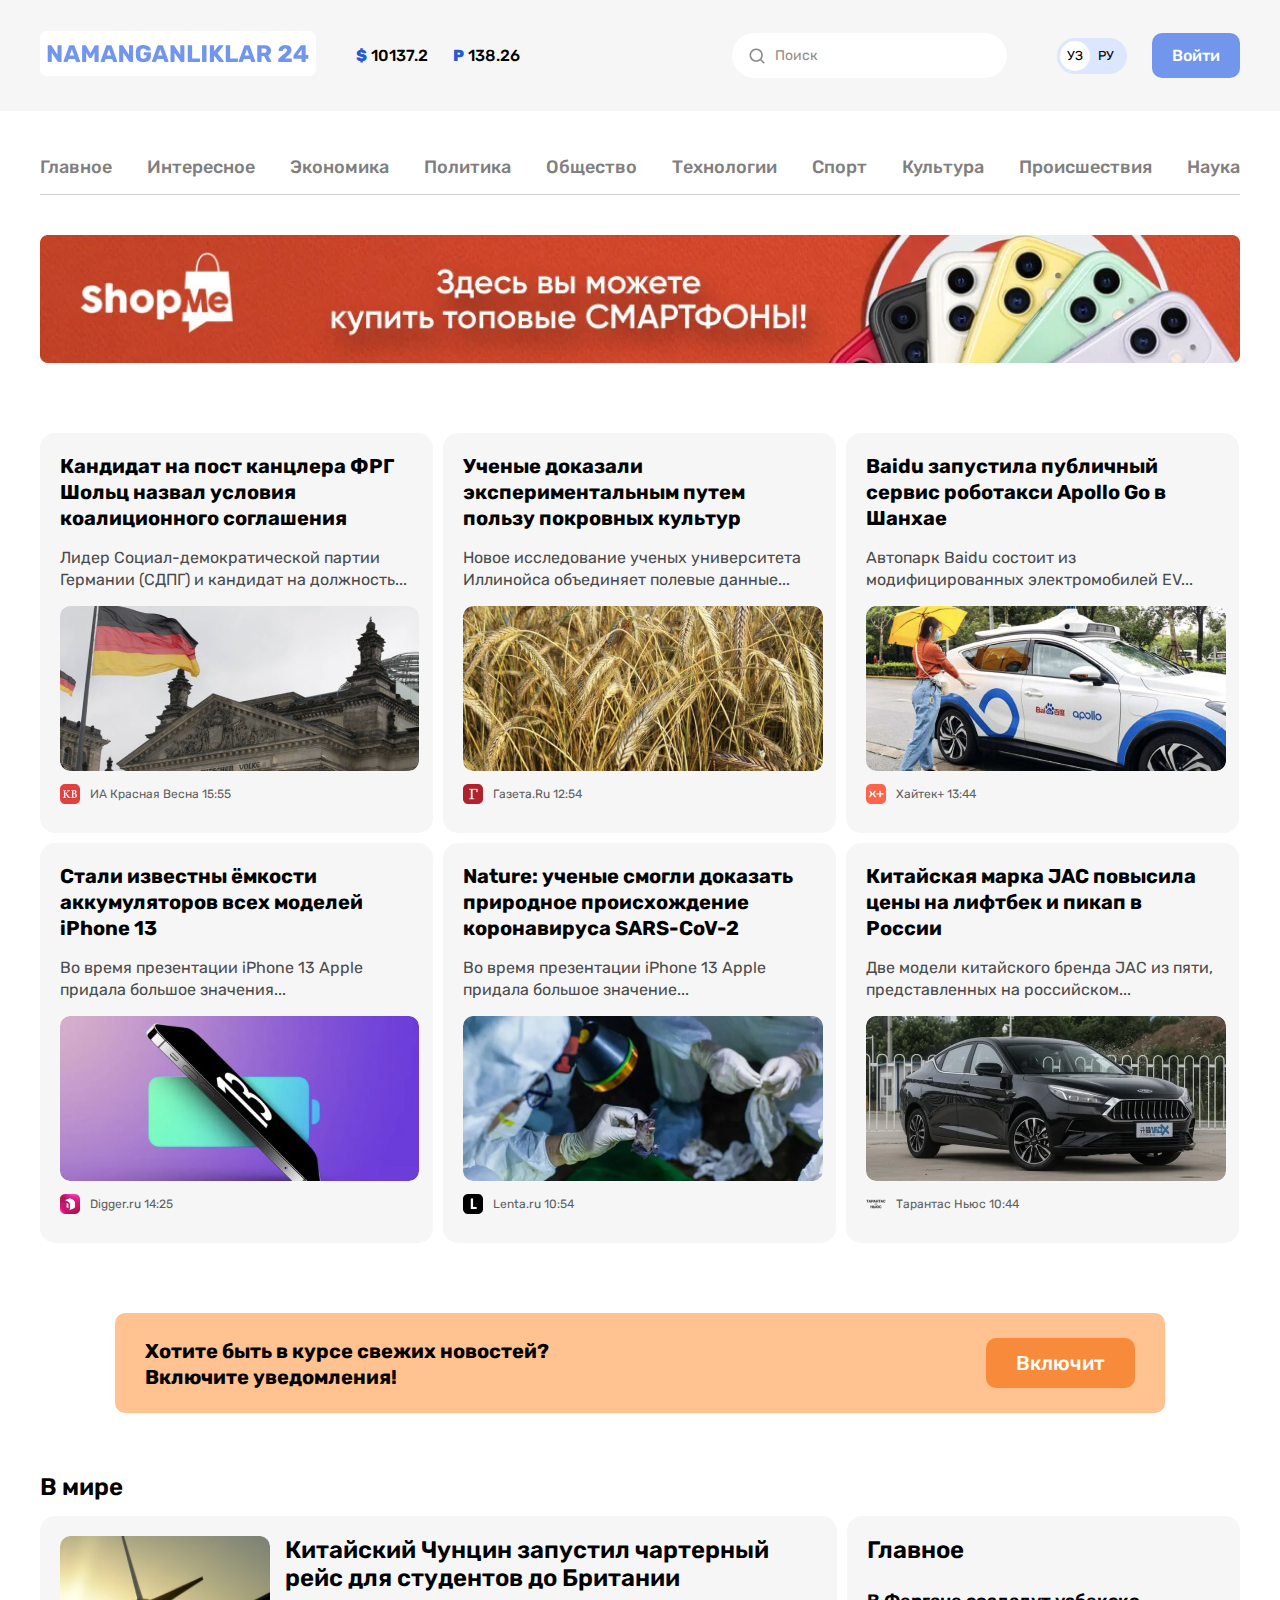
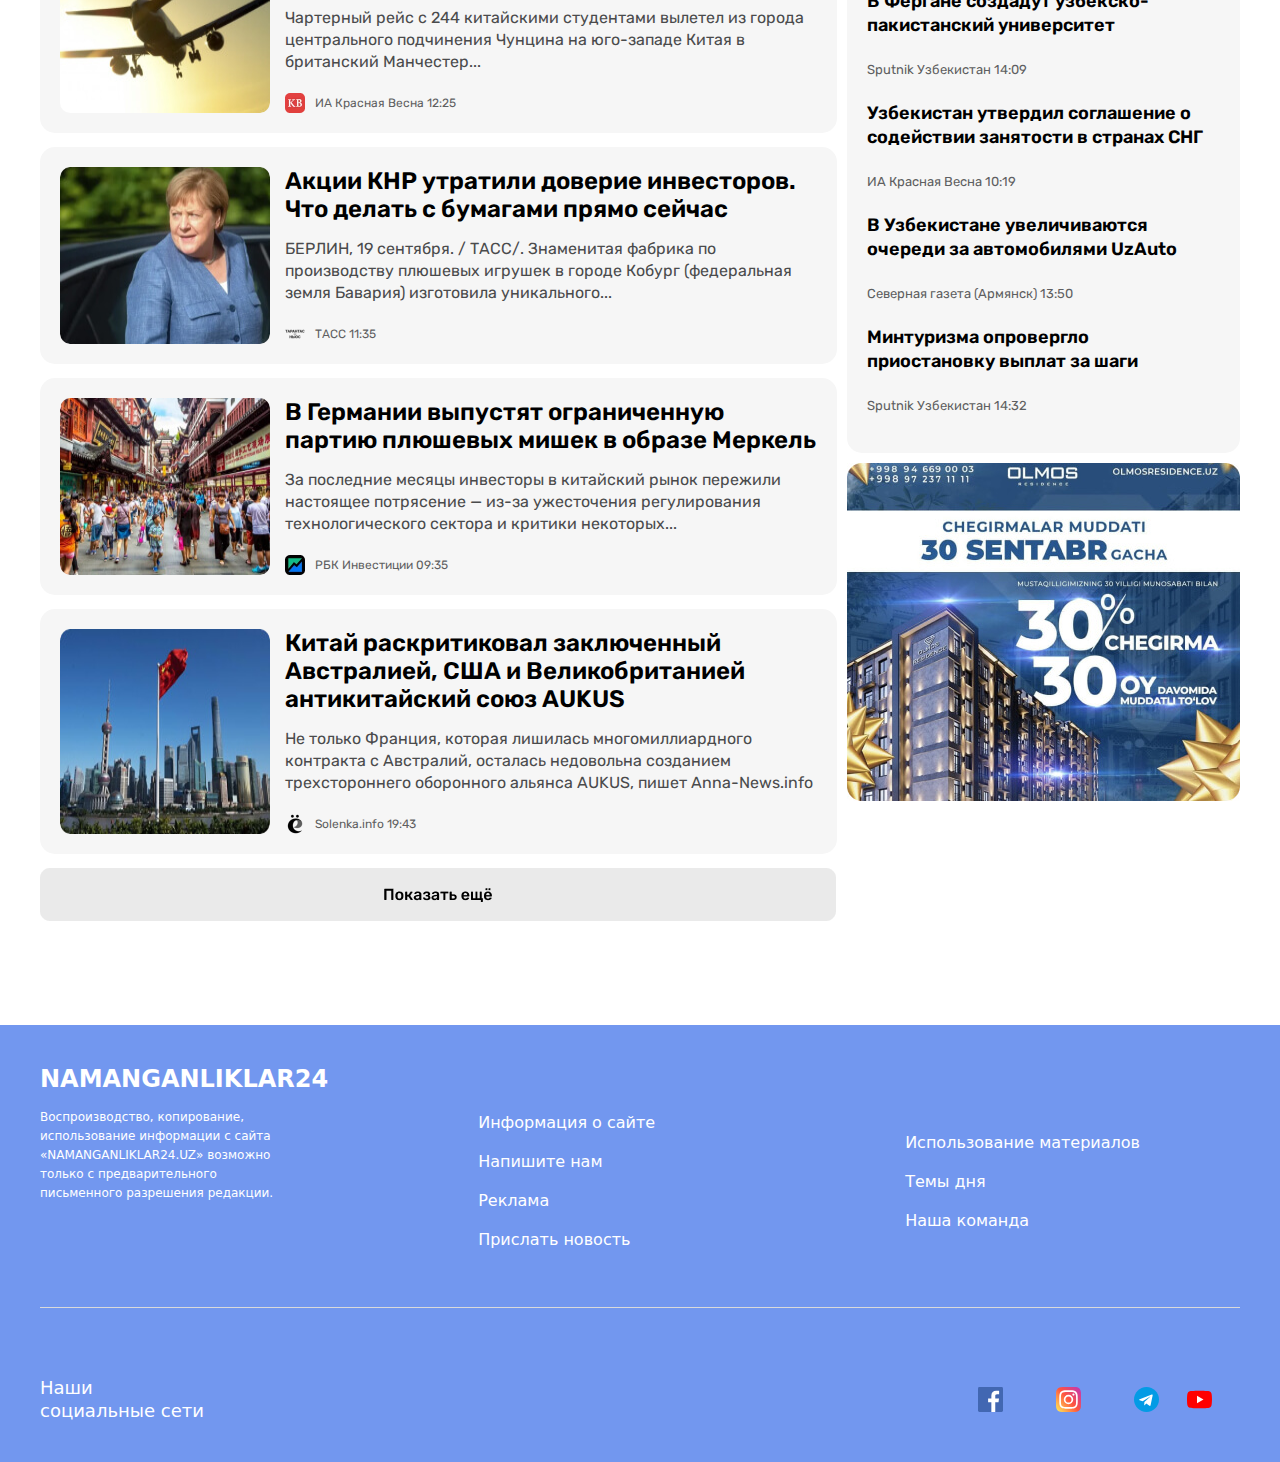
==== index.html @ 2154cc52 "Add second page" ====
<!DOCTYPE html>
<html lang="ru">
  <head>
    <meta charset="UTF-8" />
    <meta http-equiv="X-UA-Compatible" content="IE=edge" />
    <meta name="viewport" content="width=device-width, initial-scale=1.0" />
    <title>Namanganliklar</title>
    <link rel="preconnect" href="https://fonts.googleapis.com" />
    <link rel="preconnect" href="https://fonts.gstatic.com" crossorigin />
    <link
      href="https://fonts.googleapis.com/css2?family=Rubik:wght@400;700&display=swap"
      rel="stylesheet"
    />
    <link rel="stylesheet" href="css/main.css" />
  </head>
  <body>
    <!-- site header start -->
    <header class="header">
      <div class="container">
        <div class="site-up">
          <div class="header-wrapper">
            <div class="header-left">
              <a class="site-logo" href="index.html">
                <img src="images/NAMANGANLIKLAR 24.svg" alt="Logo" />
              </a>
              <ul class="money-list">
                <li class="money-item">
                  <span class="money-item-symbol">$</span> 10137.2
                </li>
                <li class="money-item">
                  <span class="money-item-symbol">P</span> 138.26
                </li>
              </ul>
            </div>
            <div class="header-right">
              <div class="search-button">
                <img class="search-img" src="images/search.png" alt="search" />
                <p class="search-text">Поиск</p>
              </div>
              <div class="site-lenguage">
                <a class="site-lenguage__uz" href="#">УЗ</a>
                <a class="site-lenguage__ru" href="#">РУ</a>
              </div>
              <a class="sign-button" href="#">Войти</a>
            </div>
          </div>
        </div>
      </div>
    </header>
    <!-- SITE HEADER-FINISH -->

    <!-- SITE-NAV-START -->
    <div class="site-down">
      <div class="container">
        <nav class="site-nav">
          <ul class="site-nav-list">
            <li class="site-nav-item">
              <p class="nav-item-text">
                <a class="nav-item-text-link" href="#">Главное</a>
              </p>
            </li>
            <li class="site-nav-item">
              <p class="nav-item-text">
                <a class="nav-item-text-link" href="interest.html">Интересное</a>
              </p>
            </li>
            <li class="site-nav-item">
              <p class="nav-item-text">
                <a class="nav-item-text-link" href="#">Экономика</a>
              </p>
            </li>
            <li class="site-nav-item">
              <p class="nav-item-text">
                <a class="nav-item-text-link" href="#">Политика</a>
              </p>
            </li>
            <li class="site-nav-item">
              <p class="nav-item-text">
                <a class="nav-item-text-link" href="#">Общество</a>
              </p>
            </li>
            <li class="site-nav-item">
              <p class="nav-item-text">
                <a class="nav-item-text-link" href="#">Технологии</a>
              </p>
            </li>
            <li class="site-nav-item">
              <p class="nav-item-text">
                <a class="nav-item-text-link" href="#">Спорт</a>
              </p>
            </li>
            <li class="site-nav-item">
              <p class="nav-item-text">
                <a class="nav-item-text-link" href="#">Культура</a>
              </p>
            </li>
            <li class="site-nav-item">
              <p class="nav-item-text">
                <a class="nav-item-text-link" href="#">Происшествия</a>
              </p>
            </li>
            <li class="site-nav-item">
              <p class="nav-item-text">
                <a class="nav-item-text-link" href="#">Наука</a>
              </p>
            </li>
          </ul>
        </nav>
      </div>
    </div>
    <!-- site-nav-finish -->

    <!-- site aside start -->
    <aside>
      <div class="container">
        <a href="https://shopme.uz" target="_blank">
            <img src="images/optimize 1.jpg" alt="adv" />
        </a>
      </div>
    </aside>
    <!-- site-aside-finish -->

    <!-- site-main-start -->
    <main>
      <section class="first-section">
        <div class="container">
          <ul class="news-list">
            <li class="news-item">
              <h3 class="news-item-title">
                Кандидат на пост канцлера ФРГ Шольц назвал условия коалиционного
                соглашения
              </h3>
              <p class="news-item-text">
                Лидер Социал-демократической партии Германии (СДПГ) и кандидат
                на должность...
              </p>
              <img
                class="news-item-img"
                src="images/germany flag.jpg"
                alt="germany"
              />
              <div class="news-item-logo">
                <img
                  class="news-item-logo-img"
                  src="images/KB.png"
                  alt="Logo"
                />
                <p class="news-item-logo-text">ИА Красная Весна 15:55</p>
              </div>
            </li>
            <li class="news-item">
              <h3 class="news-item-title">
                Ученые доказали экспериментальным путем пользу покровных культур
              </h3>
              <p class="news-item-text">
                Новое исследование ученых университета Иллинойса объединяет
                полевые данные...
              </p>
              <img class="news-item-img" src="images/Wheat.jpg" alt="Wheat" />
              <div class="news-item-logo">
                <img class="news-item-logo-img" src="images/G.png" alt="Logo" />
                <p class="news-item-logo-text">Газета.Ru 12:54</p>
              </div>
            </li>
            <li class="news-item item-3">
              <h3 class="news-item-title">
                Baidu запустила публичный сервис роботакси Apollo Go в Шанхае
              </h3>
              <p class="news-item-text">
                Автопарк Baidu состоит из модифицированных электромобилей EV...
              </p>
              <img class="news-item-img" src="images/Taxi.jpg" alt="Taxi" />
              <div class="news-item-logo">
                <img class="news-item-logo-img" src="images/X.png" alt="Logo" />
                <p class="news-item-logo-text">Хайтек+ 13:44</p>
              </div>
            </li>
            <li class="news-item">
              <h3 class="news-item-title">
                Стали известны ёмкости аккумуляторов всех моделей iPhone 13
              </h3>
              <p class="news-item-text">
                Во время презентации iPhone 13 Apple придала большое значения...
              </p>
              <img
                class="news-item-img"
                src="images/iPhone 13.jpg"
                alt="iPhone"
              />
              <div class="news-item-logo">
                <img class="news-item-logo-img" src="images/D.png" alt="Logo" />
                <p class="news-item-logo-text">Digger.ru 14:25</p>
              </div>
            </li>
            <li class="news-item">
              <h3 class="news-item-title">
                Nature: ученые смогли доказать природное происхождение
                коронавируса SARS-CoV-2
              </h3>
              <p class="news-item-text">
                Во время презентации iPhone 13 Apple придала большое значение...
              </p>
              <img
                class="news-item-img"
                src="images/Scientists.jpg"
                alt="Scientists"
              />
              <div class="news-item-logo">
                <img class="news-item-logo-img" src="images/L.png" alt="Logo" />
                <p class="news-item-logo-text">Lenta.ru 10:54</p>
              </div>
            </li>
            <li class="news-item item-6">
              <h3 class="news-item-title">
                Китайская марка JAC повысила цены на лифтбек и пикап в России
              </h3>
              <p class="news-item-text">
                Две модели китайского бренда JAC из пяти, представленных на
                российском...
              </p>
              <img class="news-item-img" src="images/Car.jpg" alt="Car" />
              <div class="news-item-logo">
                <img class="news-item-logo-img" src="images/T.png" alt="Logo" />
                <p class="news-item-logo-text">Тарантас Ньюс 10:44</p>
              </div>
            </li>
          </ul>
        </div>
      </section>
      <aside>
        <div class="container">
          <div class="box">
            <h3 class="box-text">
              Хотите быть в курсе свежих новостей?<br />Включите уведомления!
            </h3>
            <p class="box-button">Включит</p>
          </div>
        </div>
      </aside>
      <section class="second-section">
        <div class="container">
          <div class="section-wrapper">
            <div class="section-left">
              <h2 class="world-title">В мире</h2>
              <ul class="world-list">
                <li class="world-item">
                  <img
                    class="world-image"
                    src="images/airplane.jpg"
                    alt="img"
                  />
                  <div class="world-title-text">
                    <h3 class="world-title">
                      Китайский Чунцин запустил чартерный рейс для студентов до
                      Британии
                    </h3>
                    <p class="world-text">
                      Чартерный рейс с 244 китайскими студентами вылетел из
                      города центрального подчинения Чунцина на юго-западе Китая
                      в британский Манчестер...
                    </p>
                    <div class="world-data">
                      <img
                        class="world-data-img"
                        src="images/KB.png"
                        alt="img"
                      />
                      <p class="world-data-text">ИА Красная Весна 12:25</p>
                    </div>
                  </div>
                </li>
              </ul>
              <ul class="world-list">
                <li class="world-item">
                  <img
                    class="world-image"
                    src="images/woman.jpg"
                    alt="img"
                  />
                  <div class="world-title-text">
                    <h3 class="world-title">
                        Акции КНР утратили доверие инвесторов. Что делать с бумагами прямо сейчас
                    </h3>
                    <p class="world-text">
                        БЕРЛИН, 19 сентября. / ТАСС/. Знаменитая фабрика по производству плюшевых игрушек в городе Кобург (федеральная земля Бавария) изготовила уникального...
                    </p>
                    <div class="world-data">
                      <img
                        class="world-data-img"
                        src="images/T.png"
                        alt="img"
                      />
                      <p class="world-data-text">ТАСС 11:35</p>
                    </div>
                  </div>
                </li>
              </ul>
              <ul class="world-list">
                <li class="world-item">
                  <img
                    class="world-image"
                    src="images/city.jpg"
                    alt="img"
                  />
                  <div class="world-title-text">
                    <h3 class="world-title">
                        В Германии выпустят ограниченную партию плюшевых мишек в образе Меркель
                    </h3>
                    <p class="world-text">
                        За последние месяцы инвесторы в китайский рынок пережили настоящее потрясение — из-за ужесточения регулирования технологического сектора и критики некоторых...
                    </p>
                    <div class="world-data">
                      <img
                        class="world-data-img"
                        src="images/RBK.png"
                        alt="img"
                      />
                      <p class="world-data-text">РБК Инвестиции 09:35</p>
                    </div>
                  </div>
                </li>
              </ul>
              <ul class="world-list">
                <li class="world-item">
                  <img
                    class="world-image"
                    src="images/flag.jpg"
                    alt="img"
                  />
                  <div class="world-title-text">
                    <h3 class="world-title">
                        Китай раскритиковал заключенный Австралией, США и Великобританией антикитайский союз AUKUS
                    </h3>
                    <p class="world-text">
                        Не только Франция, которая лишилась многомиллиардного контракта с Австралий, осталась недовольна созданием трехстороннего оборонного альянса AUKUS, пишет Anna-News.info
                    </p>
                    <div class="world-data">
                      <img
                        class="world-data-img"
                        src="images/S.png"
                        alt="img"
                      />
                      <p class="world-data-text">Solenka.info 19:43</p>
                    </div>
                  </div>
                </li>
              </ul>
            </div>
            <div class="section-right">
              <div class="basic-news">
                <h3 class="basic-news-title">Главное</h3>
                <ul class="basic-news-list">
                  <li class="basic-news-item">
                    <h4 class="basic-news-item-title">
                      В Фергане создадут узбекско-пакистанский университет
                    </h4>
                    <p class="basic-news-item-text">Sputnik Узбекистан 14:09</p>
                  </li>
                  <li class="basic-news-item">
                    <h4 class="basic-news-item-title">
                      Узбекистан утвердил соглашение о содействии занятости в
                      странах СНГ
                    </h4>
                    <p class="basic-news-item-text">ИА Красная Весна 10:19</p>
                  </li>
                  <li class="basic-news-item">
                    <h4 class="basic-news-item-title">
                      В Узбекистане увеличиваются очереди за автомобилями UzAuto
                    </h4>
                    <p class="basic-news-item-text">
                      Северная газета (Армянск) 13:50
                    </p>
                  </li>
                  <li class="basic-news-item">
                    <h4 class="basic-news-item-title">
                      Минтуризма опровергло приостановку выплат за шаги
                    </h4>
                    <p class="basic-news-item-text">Sputnik Узбекистан 14:32</p>
                  </li>
                </ul>
              </div>
              <img class="olmos" src="images/Olmos.jpg" alt="img" />
            </div>
          </div>
          <img class="button-show" src="images/Button.png" alt="img" />
        </div>
      </section>
    </main>
    <footer class="site-footer">
      <!-- footer part start -->
      <div class="footer-part">
        <div class="container">
          <div class="footer-top">
            <div class="footer-top-logobox">
              <a class="footer-top-boxlogo-link" href="./index.html">
                <p class="namanganliklar">NAMANGANLIKLAR24</p>
              </a>

              <p class="footer-top-boxlogo-text">
                Воспроизводство, копирование, <br />
                использование информации с сайта <br />
                «NAMANGANLIKLAR24.UZ» возможно <br />
                только с предварительного <br />
                письменного разрешения редакции.
              </p>
            </div>
            <div class="footer-top-infobox">
              <ul class="footer-top-infobox-list">
                <li class="footer-top-infobox-item">
                  <a class="footer-top-infobox-link" href="#"
                    >Информация о сайте</a
                  >
                </li>
                <li class="footer-top-infobox-item">
                  <a class="footer-top-infobox-link" href="#">Напишите нам</a>
                </li>
                <li class="footer-top-infobox-item">
                  <a class="footer-top-infobox-link" href="#">Реклама</a>
                </li>
                <li class="footer-top-infobox-item">
                  <a class="footer-top-infobox-link" href="#"
                    >Прислать новость</a
                  >
                </li>
              </ul>
            </div>
            <div class="footer-top-infobox">
              <ul class="footer-top-infobox-list">
                <li class="footer-top-infobox-item">
                  <a class="footer-top-infobox-link" href="#"
                    >Использование материалов</a
                  >
                </li>
                <li class="footer-top-infobox-item">
                  <a class="footer-top-infobox-link" href="#">Темы дня</a>
                </li>
                <li class="footer-top-infobox-item">
                  <a class="footer-top-infobox-link" href="#">Наша команда</a>
                </li>
              </ul>
            </div>
          </div>

          <div class="footer-bottom">
            <h2 class="footer-bottom-text">
              Наши <br />
              социальные сети
            </h2>

            <ul class="footer-bottom-list">
              <li class="footer-bottom-item">
                <a
                  class="footer-bottom-link"
                  href="https://facebook.com"
                  target="blank"
                >
                  <img
                    class="footer-bottom-link-logo"
                    src="./images/free-icon-facebook.svg"
                    width="25"
                    height="25"
                    alt="logo facebook"
                  />
                </a>
              </li>
              <li class="footer-bottom-item">
                <a
                  class="footer-bottom-link"
                  href="https://instagram.com"
                  target="blank"
                >
                  <img
                    class="footer-bottom-link-logo"
                    src="./images/free-icon-instagram.svg"
                    width="25"
                    height="25"
                    alt="logo instagram"
                  />
                </a>
              </li>
              <li class="footer-bottom-item">
                <a
                  class="footer-bottom-link"
                  href="https://telegram.com"
                  target="blank"
                >
                  <img
                    class="footer-bottom-link-logo"
                    src="./images/free-icon-telegram.svg"
                    width="25"
                    height="25"
                    alt="logo telegram"
                  />
                </a>
              </li>
              <li class="footer-bottom">
                <a
                  class="footer-bottom-link"
                  href="https://youtube.com"
                  target="blank"
                >
                  <img
                    class="footer-bottom-link-logo"
                    src="./images/free-icon-youtube.svg"
                    width="25"
                    height="25"
                    alt="logo youtube"
                  />
                </a>
              </li>
            </ul>
          </div>
        </div>
      </div>
    </footer>
  </body>
</html>
---- css/main.css ----
* {
  box-sizing: border-box;
}

body {
  margin: 0;
  font-family:system-ui, -apple-system, BlinkMacSystemFont, 'Segoe UI', Roboto, Oxygen, Ubuntu, Cantarell, 'Open Sans', 'Helvetica Neue', sans-serif;
}

.container {
  width: 1240px;
  margin-right: auto;
  margin-left: auto;
  padding-right: 20px;
  padding-left: 20px;
}

.header {
  padding-top: 30px;
  padding-bottom: 30px;
  background: #f6f6f6;
  display: flex;
  justify-content: space-between;
}

.header-wrapper {
  display: flex;
  justify-content: space-between;
}

.header-left {
  display: flex;
  justify-content: center;
  align-items: center;
}

.money-list {
  display: flex;
  justify-content: center;
  align-items: center;
  list-style: none;
}
.money-item {
  margin-right: 25px;
  font-family: "Rubik";
  font-style: normal;
  font-weight: 500;
  font-size: 16px;
  line-height: 19px;
  color: #000000;
}
.money-item-symbol {
  font-weight: 800;
  color: #2959ce;
}
.header-right {
  display: flex;
  justify-content: center;
  align-items: center;
}
.search-button {
  display: flex;
  justify-content: start;
  align-items: center;
  margin-right: 25px;
  width: 275px;
  height: 45px;
  background: #ffffff;
  border-radius: 60px;
  align-items: center;
}
.search-img {
  margin-left: 15px;
}
.search-text {
  margin-left: 8px;
  font-family: "Rubik";
  font-style: normal;
  font-weight: 400;
  font-size: 14px;
  line-height: 17px;
  color: #8d8d8d;
}
.site-lenguage {
  display: flex;
  align-items: center;
  justify-content: center;
  font-family: "Rubik", "Arial", sans-serif;
  font-weight: 400;
  margin-left: 25px;
  margin-right: 25px;
  font-size: 13px;
  padding: 3px;
  line-height: 12px;
  background: #dce6ff;
  border-radius: 39px;
}
.site-lenguage__uz,
.site-lenguage__ru {
  text-decoration: none;
  color: #000000;
}

.site-lenguage__ru {
  padding-right: 10px;
}

.site-lenguage__uz {
  padding: 9px 7px;
  background-color: #fff;
  border-radius: 50%;
  margin-right: 8px;
}
.sign-button {
  padding-top: 13px;
  padding-right: 20px;
  padding-bottom: 13px;
  padding-left: 20px;

  font-family: "Rubik";
  font-style: normal;
  font-weight: 500;
  font-size: 16px;
  line-height: 19px;
  text-decoration: none;
  background: #7296ec;
  border-radius: 10px;
  color: #ffffff;
}
.site-nav {
  border-bottom: 1px solid #d1d1d1;
  margin-bottom: 40px;
}

.site-nav-list {
  margin-top: 30px;
  margin-bottom: 0;
  margin-left: 0p;
  padding-left: 0;
  display: flex;
  justify-content: space-between;
  align-items: center;
  list-style: none;
  border-bottom: #000000;
}
.nav-item-text-link {
  margin-bottom: 20px;
  font-family: "Rubik";
  font-style: normal;
  font-weight: 500;
  font-size: 18px;
  line-height: 21px;
  text-align: center;
  text-decoration: none;
  color: #7f7f7f;
}
.first-section {
  padding-top: 50px;
}
.news-list {
  padding: 0;
  display: flex;
  list-style: none;
  flex-wrap: wrap;
}
.news-item {
  margin-right: 10px;
  margin-bottom: 10px;
  padding: 20px 20px;
  width: 393px;
  background: #f6f6f6;
  border-radius: 15px;
}
.item-3 {
  margin-right: 0;
}
.item-6 {
  margin-right: 0;
}
.news-item-title {
  margin: 0;
  margin-bottom: 0;
  font-family: "Rubik";
  font-style: normal;
  font-weight: 700;
  font-size: 20px;
  line-height: 26px;
  /* or 130% */

  color: #000000;
}
.news-item-text {
  margin-bottom: 15px;
  font-family: "Rubik";
  font-style: normal;
  font-weight: 400;
  font-size: 16px;
  line-height: 22px;
  /* or 138% */

  color: #4a4b4c;
}
.news-item-img {
  border-radius: 10px;
}
.news-item-logo {
  display: flex;
  align-items: center;
}
.news-item-logo-img {
  margin-right: 10px;
  width: 20px;
  height: 20px;
}
.news-item-logo-text {
  font-family: "Rubik";
  font-style: normal;
  font-weight: 400;
  font-size: 12px;
  line-height: 14px;

  color: #5e5f61;
}
.box {
  margin-top: 60px;
  margin-right: auto;
  margin-left: auto;
  padding: 25px 30px;
  width: 1050px;
  height: 100px;
  background: #ffc290;
  border-radius: 10px;
  display: flex;
  justify-content: space-between;
}
.box-text {
  margin: 0;
  font-family: "Rubik";
  font-style: normal;
  font-weight: 700;
  font-size: 20px;
  line-height: 26px;
  /* or 130% */

  color: #000000;
}
.box-button {
  margin: 0;
  padding: 13px 30px;
  background: #f78b3b;
  border-radius: 10px;
  font-family: "Rubik";
  font-style: normal;
  font-weight: 500;
  font-size: 20px;
  line-height: 24px;
  text-align: center;

  color: #ffffff;
}
.second-section {
  display: flex;
  padding-top: 60px;
}
.section-wrapper {
  display: flex;
}

.world-title {
  margin-top: 0;
  margin-bottom: 15px;
  font-family: "Rubik";
  font-style: normal;
  font-weight: 600;
  font-size: 24px;
  line-height: 28px;

  color: #000000;
}

.world-list {
  margin: 0;
  margin-right: 10px;
  margin-bottom: 14px;
  padding: 20px 20px;
  width: 797px;
  background: #f6f6f6;
  border-radius: 15px;
  list-style: none;
}
.world-item {
  display: flex;
}
.world-image {
  margin-right: 15px;
  width: 210px;
  border-radius: 10px;
}
.world-title-text {
  margin-bottom: 0;
  font-family: "Rubik";
  font-style: normal;
  font-weight: 500;
  font-size: 20px;
  line-height: 26px;
  /* or 130% */

  color: #000000;
}
.world-text {
  margin-top: 0;
  margin-bottom: 17px;
  margin-bottom: 20px;
  font-family: "Rubik";
  font-style: normal;
  font-weight: 400;
  font-size: 16px;
  line-height: 22px;
  /* or 138% */

  color: #4a4b4c;
}
.world-data {
  display: flex;
  align-items: center;
}
.world-data-img {
  width: 20px;
  height: 20px;
  margin-right: 10px;
}
.world-data-text {
  margin-top: 0;
  margin-bottom: 0;
  font-family: "Rubik";
  font-style: normal;
  font-weight: 400;
  font-size: 12px;
  line-height: 14px;

  color: #5e5f61;
}
.basic-news {
  margin-top: 43px;
  margin-bottom: 10px;
  padding: 20px 20px;
  width: 393px;
  background: #f6f6f6;
  border-radius: 15px;
}
.basic-news-title {
  margin: 0;
  margin-bottom: 25px;
  font-family: "Rubik";
  font-style: normal;
  font-weight: 600;
  font-size: 24px;
  line-height: 28px;

  color: #000000;
}
.basic-news-list {
  padding: 0px;
  list-style: none;
}
.basic-news-item-title {
  margin-bottom: 25px;
  font-family: "Rubik";
  font-style: normal;
  font-weight: 600;
  font-size: 18px;
  line-height: 24px;
  /* or 133% */

  color: #000000;
}
.basic-news-item-text {
  margin-bottom: 20px;
  font-family: "Rubik";
  font-style: normal;
  font-weight: 400;
  font-size: 13px;
  line-height: 15px;

  color: #5e5f61;
}
.olmos {
  width: 393px;
}
.olmos-second-page{
  width: 393px;
  height: 553px;

}
.button-show {
  margin-bottom: 100px;
}
.footer-part {
  background-color: #7297ef;

  padding-bottom: 40px;
}
.site-footer {
  background-color: #fafafa;
}

.footer-top {
  display: flex;
  justify-content: space-between;
  align-items: center;
  margin-bottom: 48px;
  padding-bottom: 33px;
  border-bottom: 1px solid #dadada;
}

.footer-top-boxlogo-link {
  font-weight: 700;
  font-size: 24px;
  line-height: 28px;
  padding-bottom: 15px;
  color: #ffffff;
  text-decoration: none;
}

.namanganliklar {
  margin-top: 40px;
  margin-bottom: 15px;
}
.footer-top-boxlogo-text {
  font-size: 12px;
  line-height: 19px;
  margin-bottom: 71px;

  color: #fff;
}

.footer-top-infobox {
  margin-top: 83px;
  margin-right: 100px;
}

.footer-top-infobox-list {
  list-style: none;
  margin-top: 0;
  margin-bottom: auto;
  padding-left: 0px;
}

.footer-top-infobox-item {
  margin-bottom: 20px;
}

.footer-top-infobox-link {
  font-weight: 500;
  font-size: 16px;
  line-height: 19px;

  text-decoration: none;

  color: #ffffff;
}

.footer-bottom {
  display: flex;
  justify-content: space-between;
}

.footer-bottom-text {
  font-weight: 500;
  font-size: 18px;
  line-height: 23px;

  margin-top: 20px;
  margin-bottom: 0px;

  color: #ffffff;
}
.footer-bottom-link {
  margin-right: 28px;
}

.footer-bottom-list {
  display: flex;
  list-style: none;
  margin-top: 31px;
  margin-bottom: 0px;
  padding-left: 0px;
}

.footer-bottom-item {
  margin-left: 25px;
}
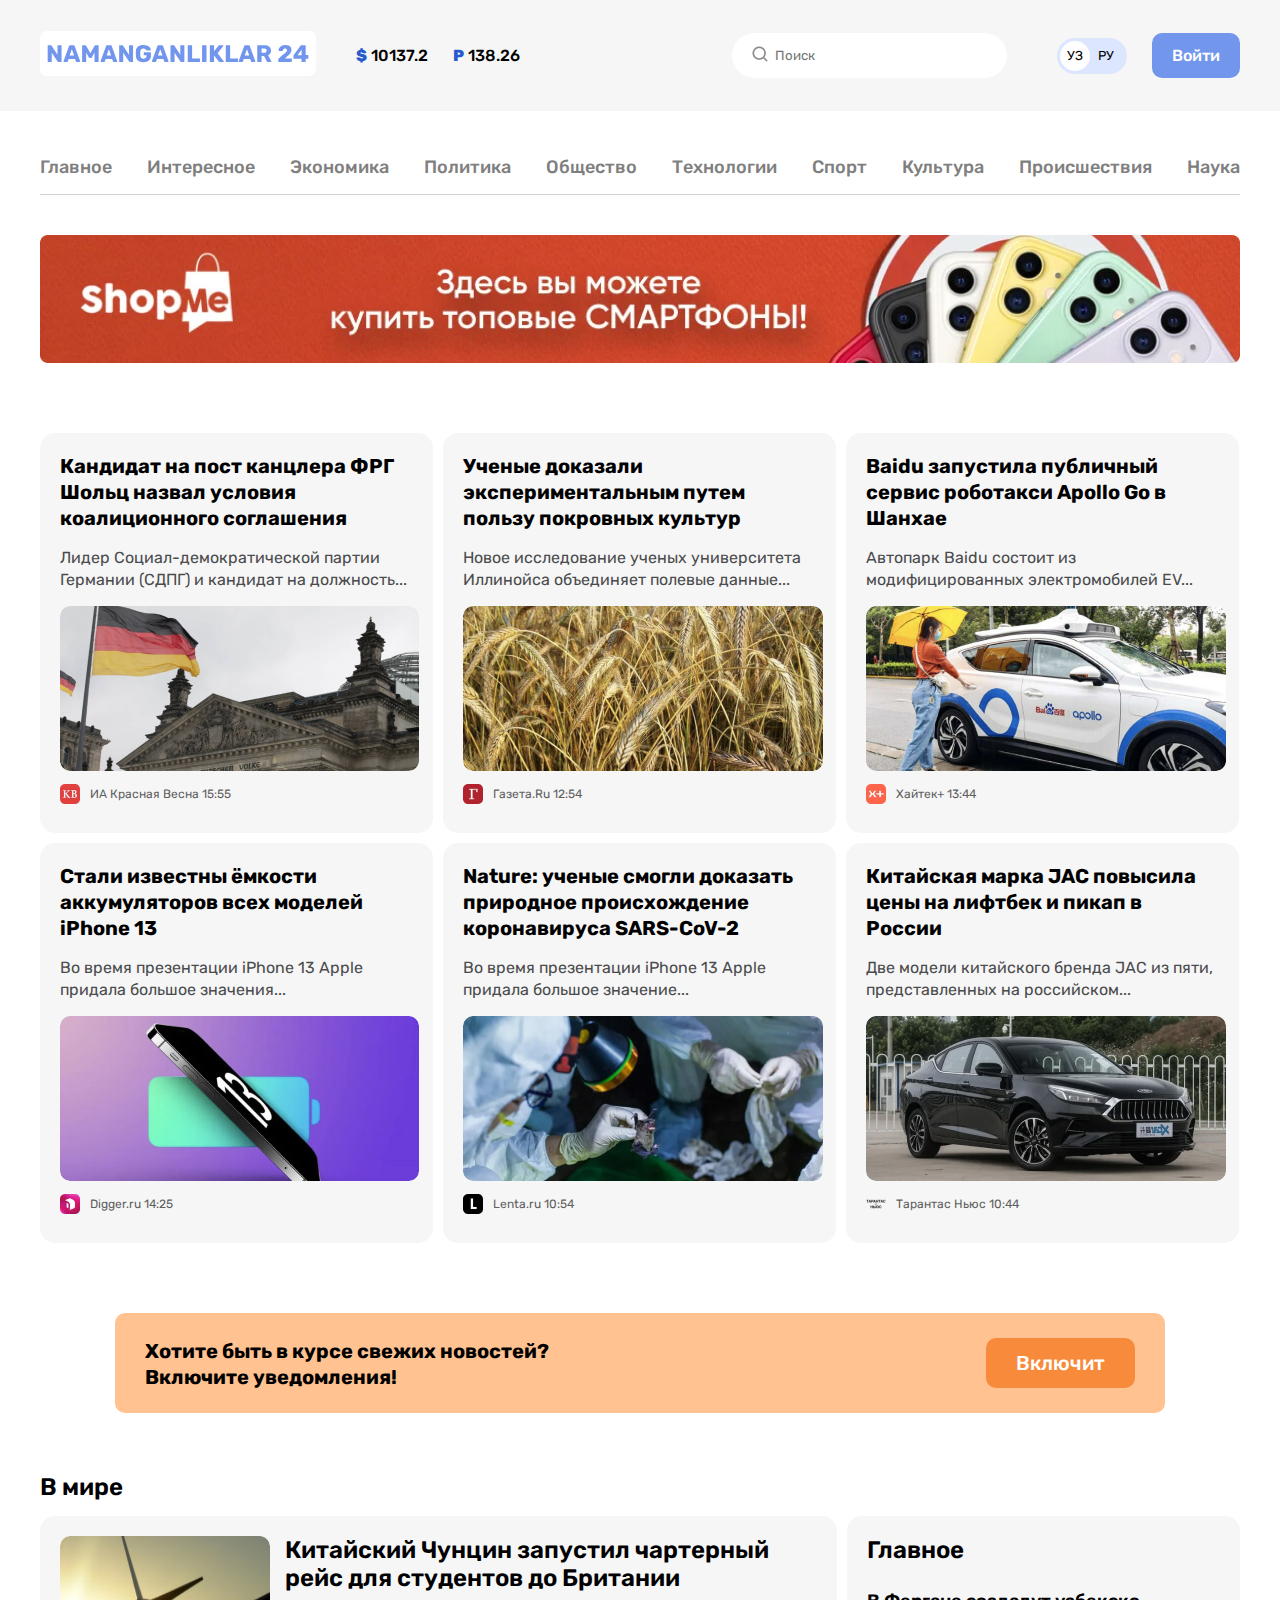
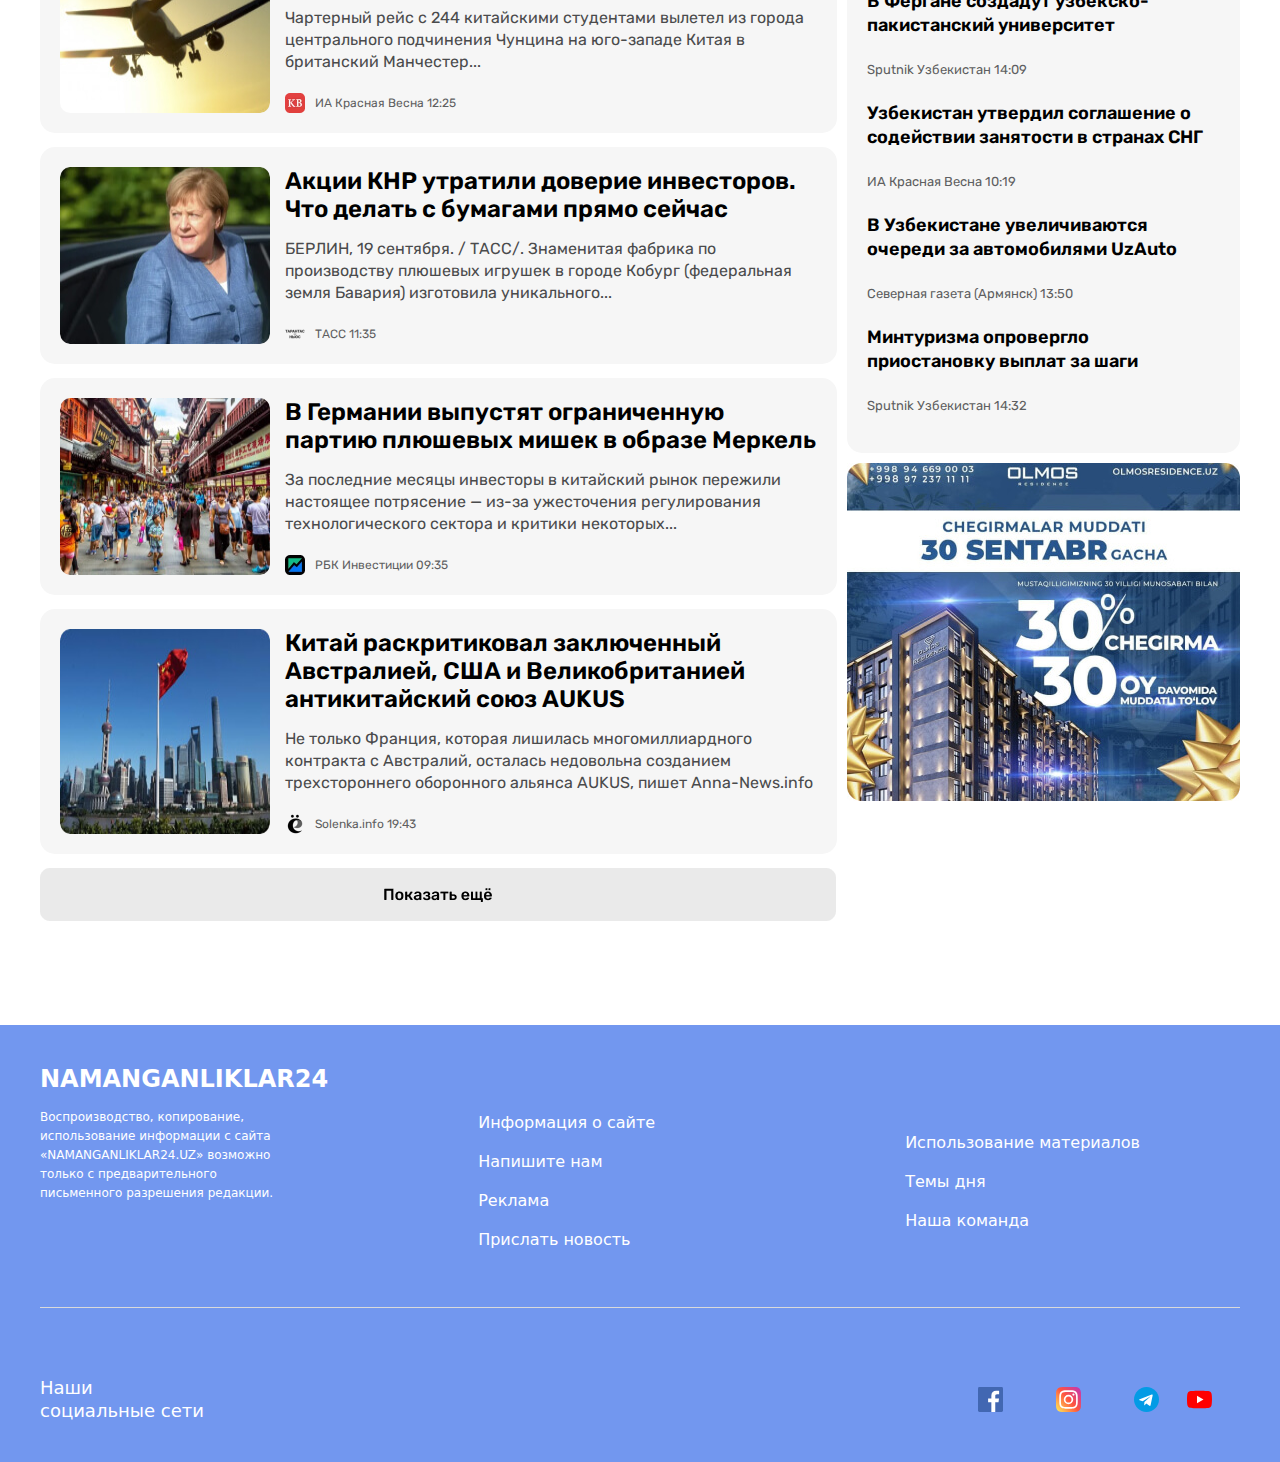
==== commit 51f4a71c: "Add contact page" ====
--- a/index.html
+++ b/index.html
@@ -33,10 +33,10 @@
               </ul>
             </div>
             <div class="header-right">
-              <div class="search-button">
-                <img class="search-img" src="images/search.png" alt="search" />
-                <p class="search-text">Поиск</p>
-              </div>
+              <form action="https://echo.htmlacademy.ru/" method="post" autocomplete="off"> 
+                <input class="search-button" type="search" name="user_searched" aria-label="enter-your-text" 
+                placeholder="Поиск">
+              </form>
               <div class="site-lenguage">
                 <a class="site-lenguage__uz" href="#">УЗ</a>
                 <a class="site-lenguage__ru" href="#">РУ</a>
@@ -412,7 +412,7 @@
                   >
                 </li>
                 <li class="footer-top-infobox-item">
-                  <a class="footer-top-infobox-link" href="#">Напишите нам</a>
+                  <a class="footer-top-infobox-link" href="/contact.html">Напишите нам</a>
                 </li>
                 <li class="footer-top-infobox-item">
                   <a class="footer-top-infobox-link" href="#">Реклама</a>
--- a/css/main.css
+++ b/css/main.css
@@ -4,7 +4,8 @@
 
 body {
   margin: 0;
-  font-family:system-ui, -apple-system, BlinkMacSystemFont, 'Segoe UI', Roboto, Oxygen, Ubuntu, Cantarell, 'Open Sans', 'Helvetica Neue', sans-serif;
+  font-family: system-ui, -apple-system, BlinkMacSystemFont, "Segoe UI", Roboto,
+    Oxygen, Ubuntu, Cantarell, "Open Sans", "Helvetica Neue", sans-serif;
 }
 
 .container {
@@ -59,15 +60,19 @@
   align-items: center;
 }
 .search-button {
-  display: flex;
-  justify-content: start;
-  align-items: center;
+  font-family: "Rubik";
   margin-right: 25px;
+  padding-top: 15px;
+  padding-bottom: 15px;
+  padding-left: 43px;
   width: 275px;
   height: 45px;
+  border: none;
   background: #ffffff;
   border-radius: 60px;
-  align-items: center;
+  background-image: url("../images/search.png");
+  background-repeat: no-repeat;
+  background-position: 18px 11px;
 }
 .search-img {
   margin-left: 15px;
@@ -387,10 +392,9 @@
 .olmos {
   width: 393px;
 }
-.olmos-second-page{
+.olmos-second-page {
   width: 393px;
   height: 553px;
-
 }
 .button-show {
   margin-bottom: 100px;
@@ -490,3 +494,159 @@
 .footer-bottom-item {
   margin-left: 25px;
 }
+.contact-title {
+  margin-top: 60px;
+  font-family: "Rubik";
+  font-style: normal;
+  font-weight: 700;
+  font-size: 24px;
+  line-height: 28px;
+
+  color: #000000;
+}
+
+.contact-name {
+  font-family: "Rubik";
+  margin-right: 7px;
+  margin-bottom: 10px;
+  padding-top: 20px;
+  padding-bottom: 20px;
+  padding-left: 20px;
+  width: 343px;
+  height: 55px;
+  left: 120px;
+  top: 284px;
+
+  background: #ffffff;
+  border: 1px solid rgba(0, 0, 0, 0.2);
+  border-radius: 10px;
+}
+.contact-number {
+  font-family: "Rubik";
+  padding-top: 20px;
+  padding-bottom: 20px;
+  padding-left: 20px;
+  width: 343px;
+  height: 55px;
+  left: 120px;
+  top: 284px;
+
+  background: #ffffff;
+  border: 1px solid rgba(0, 0, 0, 0.2);
+  border-radius: 10px;
+}
+.contact-email {
+  font-family: "Rubik";
+  margin-right: 7px;
+  margin-bottom: 10px;
+  padding-top: 20px;
+  padding-bottom: 20px;
+  padding-left: 20px;
+  width: 696px;
+  height: 55px;
+  left: 120px;
+  top: 349px;
+
+  background: #ffffff;
+  border: 1px solid rgba(0, 0, 0, 0.2);
+  border-radius: 10px;
+}
+.contact-text {
+  font-family: "Rubik";
+  margin-bottom: 20px;
+  padding-top: 20px;
+  padding-bottom: 20px;
+  padding-left: 20px;
+  width: 696px;
+  height: 180px;
+  background: #ffffff;
+  border: 1px solid rgba(0, 0, 0, 0.2);
+  border-radius: 10px;
+  resize: none;
+}
+
+.submit {
+  display: block;
+  margin-left: 553px;
+  margin-bottom: 100px;
+  width: 145px;
+  height: 53px;
+  left: 671px;
+  top: 614px;
+  font-family: "Rubik";
+  font-style: normal;
+  font-weight: 500;
+  font-size: 16px;
+  line-height: 19px;
+  border: none;
+
+  color: #ffffff;
+  background: #7297ef;
+  border-radius: 10px;
+}
+.main-wrapper {
+  display: flex;
+  justify-content: space-between;
+  align-items: flex-start;
+}
+
+.info-list {
+  margin-top: 0;
+  margin-bottom: 00px;
+  padding-top: 40px;
+  padding-bottom: 40px;
+  padding-left: 25px;
+  width: 494px;
+  height: 310px;
+  background: #f6f6f6;
+  border-radius: 10px;
+  list-style: none;
+}
+.info-item {
+  margin-bottom: 25px;
+}
+.info-item-title {
+  margin: 0;
+  margin-bottom: 7px;
+  font-family: "Rubik";
+  font-style: normal;
+  font-weight: 600;
+  font-size: 20px;
+  line-height: 24px;
+  color: #000000;
+}
+.mail {
+  font-family: "Rubik";
+  font-style: normal;
+  font-weight: 400;
+  font-size: 16px;
+  line-height: 19px;
+  /* identical to box height */
+  text-decoration: none;
+  color: #000000;
+}
+.tel {
+  font-family: "Rubik";
+  font-style: normal;
+  font-weight: 400;
+  font-size: 16px;
+  line-height: 19px;
+  /* identical to box height */
+  text-decoration: none;
+  color: #000000;
+}
+.adress {
+  font-family: "Rubik";
+  font-style: normal;
+  font-weight: 400;
+  font-size: 16px;
+  line-height: 19px;
+  /* identical to box height */
+  text-decoration: none;
+  color: #000000;
+}
+.chiziq{
+  width: 444px;
+  margin-right: 26px;
+  border-bottom: #000000;
+}